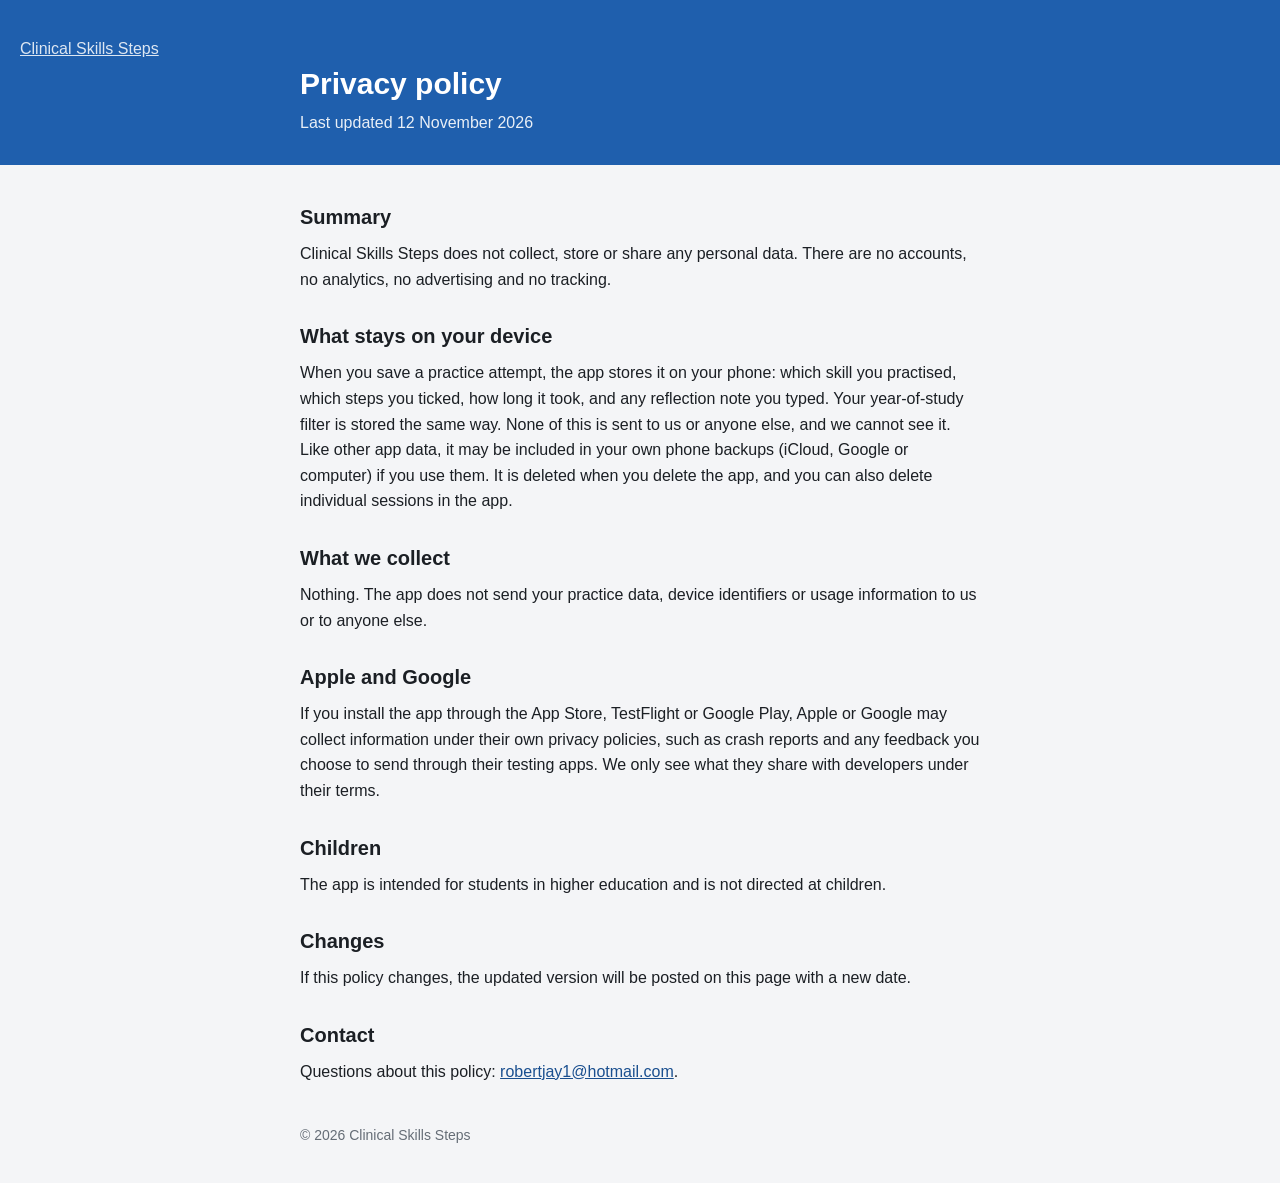
==== privacy.html @ 72f6bc3f "Support and privacy pages for Clinical Skills Steps" ====
<!doctype html>
<html lang="en-GB">
<head>
<meta charset="utf-8">
<meta name="viewport" content="width=device-width, initial-scale=1">
<title>Clinical Skills Steps — Privacy Policy</title>
<link rel="stylesheet" href="style.css">
</head>
<body>
<header>
  <p class="kicker"><a href="index.html">Clinical Skills Steps</a></p>
  <h1>Privacy policy</h1>
  <p class="lede">Last updated 12 November 2026</p>
</header>
<main>
  <h2>Summary</h2>
  <p>Clinical Skills Steps does not collect, store or share any personal data. There are no accounts, no analytics, no advertising and no tracking.</p>

  <h2>What stays on your device</h2>
  <p>When you save a practice attempt, the app stores it on your phone: which skill you practised, which steps you ticked, how long it took, and any reflection note you typed. Your year-of-study filter is stored the same way. None of this is sent to us or anyone else, and we cannot see it. Like other app data, it may be included in your own phone backups (iCloud, Google or computer) if you use them. It is deleted when you delete the app, and you can also delete individual sessions in the app.</p>

  <h2>What we collect</h2>
  <p>Nothing. The app does not send your practice data, device identifiers or usage information to us or to anyone else.</p>

  <h2>Apple and Google</h2>
  <p>If you install the app through the App Store, TestFlight or Google Play, Apple or Google may collect information under their own privacy policies, such as crash reports and any feedback you choose to send through their testing apps. We only see what they share with developers under their terms.</p>

  <h2>Children</h2>
  <p>The app is intended for students in higher education and is not directed at children.</p>

  <h2>Changes</h2>
  <p>If this policy changes, the updated version will be posted on this page with a new date.</p>

  <h2>Contact</h2>
  <p>Questions about this policy: <a href="mailto:robertjay1@hotmail.com">robertjay1@hotmail.com</a>.</p>
</main>
<footer>© 2026 Clinical Skills Steps</footer>
</body>
</html>
---- style.css ----
body { margin: 0; background: #F4F5F7; color: #1B1F24; font: 16px/1.6 -apple-system, BlinkMacSystemFont, "Segoe UI", Roboto, Arial, sans-serif; }
header { background: #1F5FAD; color: #fff; padding: 36px 20px 30px; }
header > *, main, footer { max-width: 680px; margin-left: auto; margin-right: auto; }
.kicker { margin: 0; opacity: .85; }
.kicker a { color: inherit; }
h1 { font-weight: 700; font-size: 30px; line-height: 1.2; margin: 4px auto 8px; }
.lede { margin: 0 auto; opacity: .9; }
main { padding: 8px 20px 32px; }
h2 { font-weight: 700; font-size: 20px; margin: 28px 0 6px; }
h3 { font-size: 16px; margin: 18px 0 2px; }
p { margin: 8px 0; }
a { color: #1A4F8F; }
.note { background: #fff; border: 1px solid #E1E4E8; border-radius: 6px; padding: 12px 14px; color: #4F5862; }
footer { padding: 0 20px 36px; color: #656D76; font-size: 14px; }
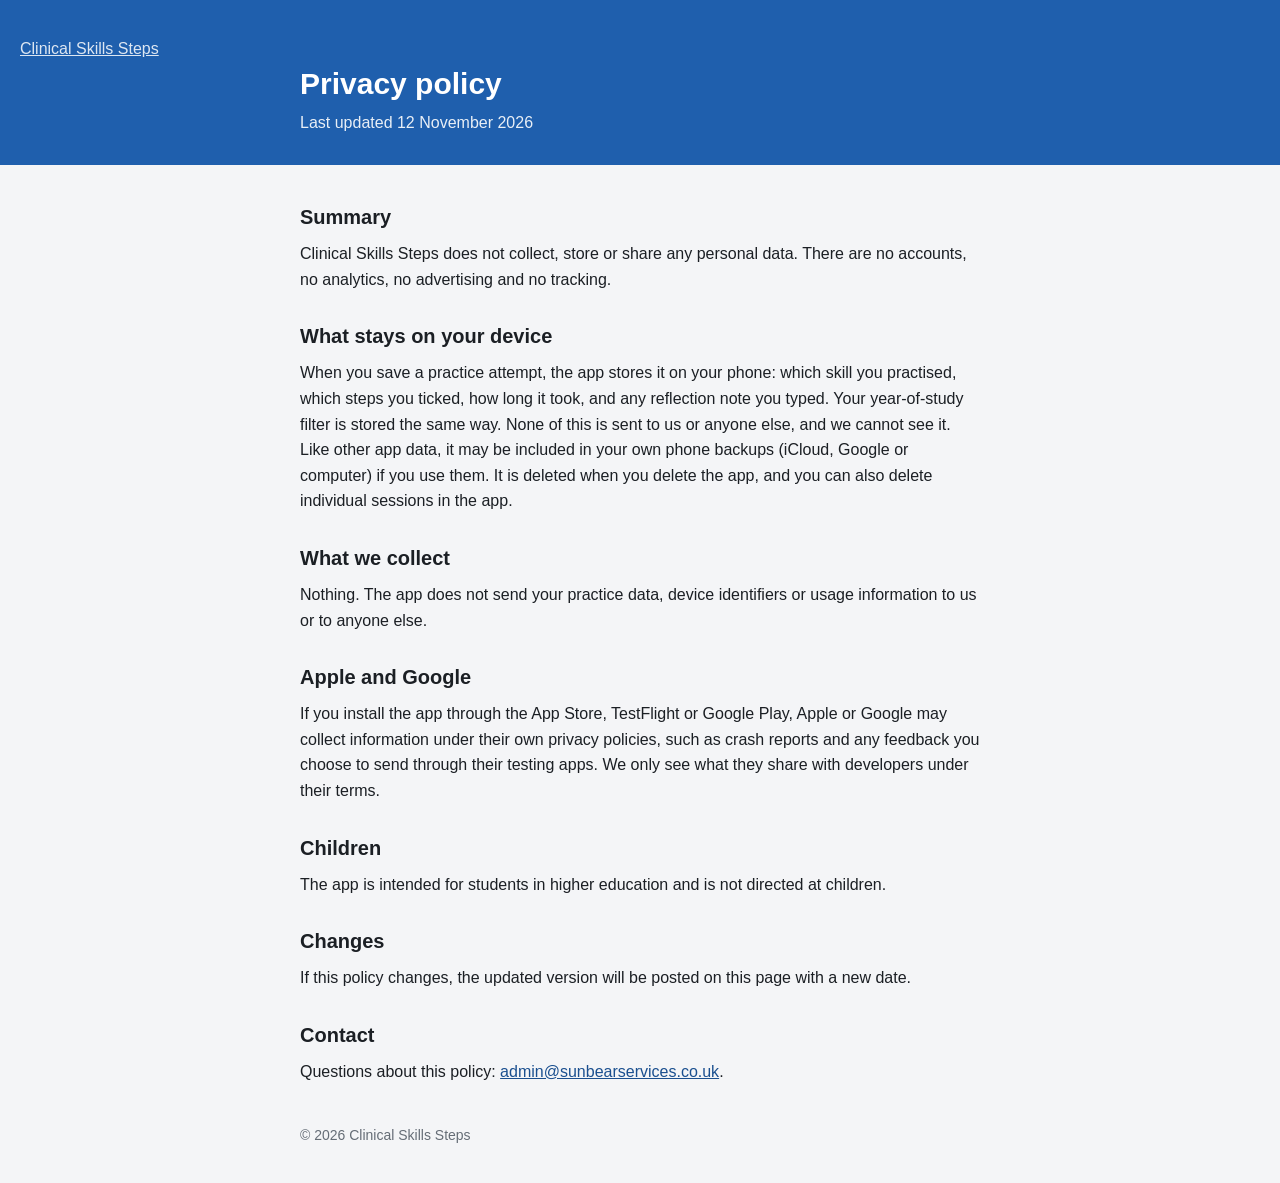
==== commit 061c8209: "Use the Sun Bear admin address for contact" ====
--- a/privacy.html
+++ b/privacy.html
@@ -32,7 +32,7 @@
   <p>If this policy changes, the updated version will be posted on this page with a new date.</p>
 
   <h2>Contact</h2>
-  <p>Questions about this policy: <a href="mailto:robertjay1@hotmail.com">robertjay1@hotmail.com</a>.</p>
+  <p>Questions about this policy: <a href="mailto:admin@sunbearservices.co.uk">admin@sunbearservices.co.uk</a>.</p>
 </main>
 <footer>© 2026 Clinical Skills Steps</footer>
 </body>
